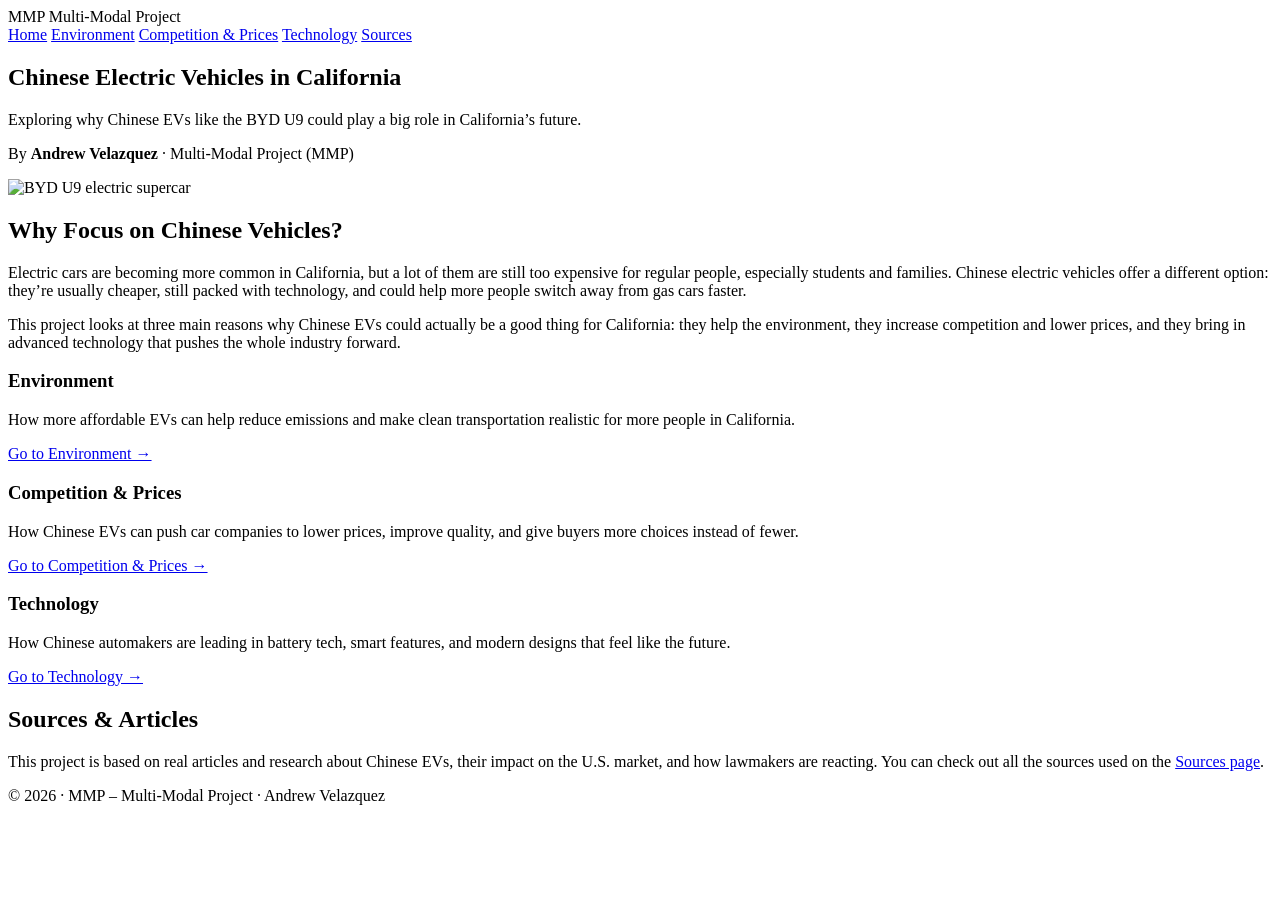
==== Index.html @ 1f07ca31 "Index.html" ====
<!DOCTYPE html>
<html lang="en">
<head>
    <meta charset="UTF-8">
    <meta name="viewport" content="width=device-width, initial-scale=1.0">
    <title>MMP – Chinese Vehicles in California</title>
    <link rel="stylesheet" href="style.css">
</head>
<body>

<header class="navbar">
    <div class="logo">
        <span class="logo-main">MMP</span>
        <span class="logo-sub">Multi-Modal Project</span>
    </div>
    <nav>
        <a href="index.html" class="nav-link active">Home</a>
        <a href="environment.html" class="nav-link">Environment</a>
        <a href="competition.html" class="nav-link">Competition & Prices</a>
        <a href="technology.html" class="nav-link">Technology</a>
        <a href="sources.html" class="nav-link">Sources</a>
    </nav>
</header>

<main>
    <section class="hero fade-in">
        <div class="hero-text">
            <h1>Chinese Electric Vehicles in California</h1>
            <p class="tagline">
                Exploring why Chinese EVs like the BYD U9 could play a big role in California’s future.
            </p>
            <p class="author">
                By <strong>Andrew Velazquez</strong> · Multi-Modal Project (MMP)
            </p>
        </div>
        <div class="hero-image fade-in-delay">
            <!-- Replace src with your BYD U9 image file or URL -->
            <img src="byd-u9.jpg" alt="BYD U9 electric supercar">
        </div>
    </section>

    <section class="intro fade-in">
        <h2>Why Focus on Chinese Vehicles?</h2>
        <p>
            Electric cars are becoming more common in California, but a lot of them are still too expensive
            for regular people, especially students and families. Chinese electric vehicles offer a different
            option: they’re usually cheaper, still packed with technology, and could help more people switch
            away from gas cars faster.
        </p>
        <p>
            This project looks at three main reasons why Chinese EVs could actually be a good thing for
            California: they help the environment, they increase competition and lower prices, and they bring
            in advanced technology that pushes the whole industry forward.
        </p>
    </section>

    <section class="cards">
        <div class="card fade-in">
            <h3>Environment</h3>
            <p>
                How more affordable EVs can help reduce emissions and make clean transportation realistic
                for more people in California.
            </p>
            <a href="environment.html" class="card-link">Go to Environment →</a>
        </div>

        <div class="card fade-in">
            <h3>Competition & Prices</h3>
            <p>
                How Chinese EVs can push car companies to lower prices, improve quality, and give buyers
                more choices instead of fewer.
            </p>
            <a href="competition.html" class="card-link">Go to Competition & Prices →</a>
        </div>

        <div class="card fade-in">
            <h3>Technology</h3>
            <p>
                How Chinese automakers are leading in battery tech, smart features, and modern designs that
                feel like the future.
            </p>
            <a href="technology.html" class="card-link">Go to Technology →</a>
        </div>
    </section>

    <section class="sources-preview fade-in">
        <h2>Sources & Articles</h2>
        <p>
            This project is based on real articles and research about Chinese EVs, their impact on the U.S.
            market, and how lawmakers are reacting. You can check out all the sources used on the
            <a href="sources.html">Sources page</a>.
        </p>
    </section>
</main>

<footer>
    <p>© 2026 · MMP – Multi-Modal Project · Andrew Velazquez</p>
</footer>

</body>
</html>
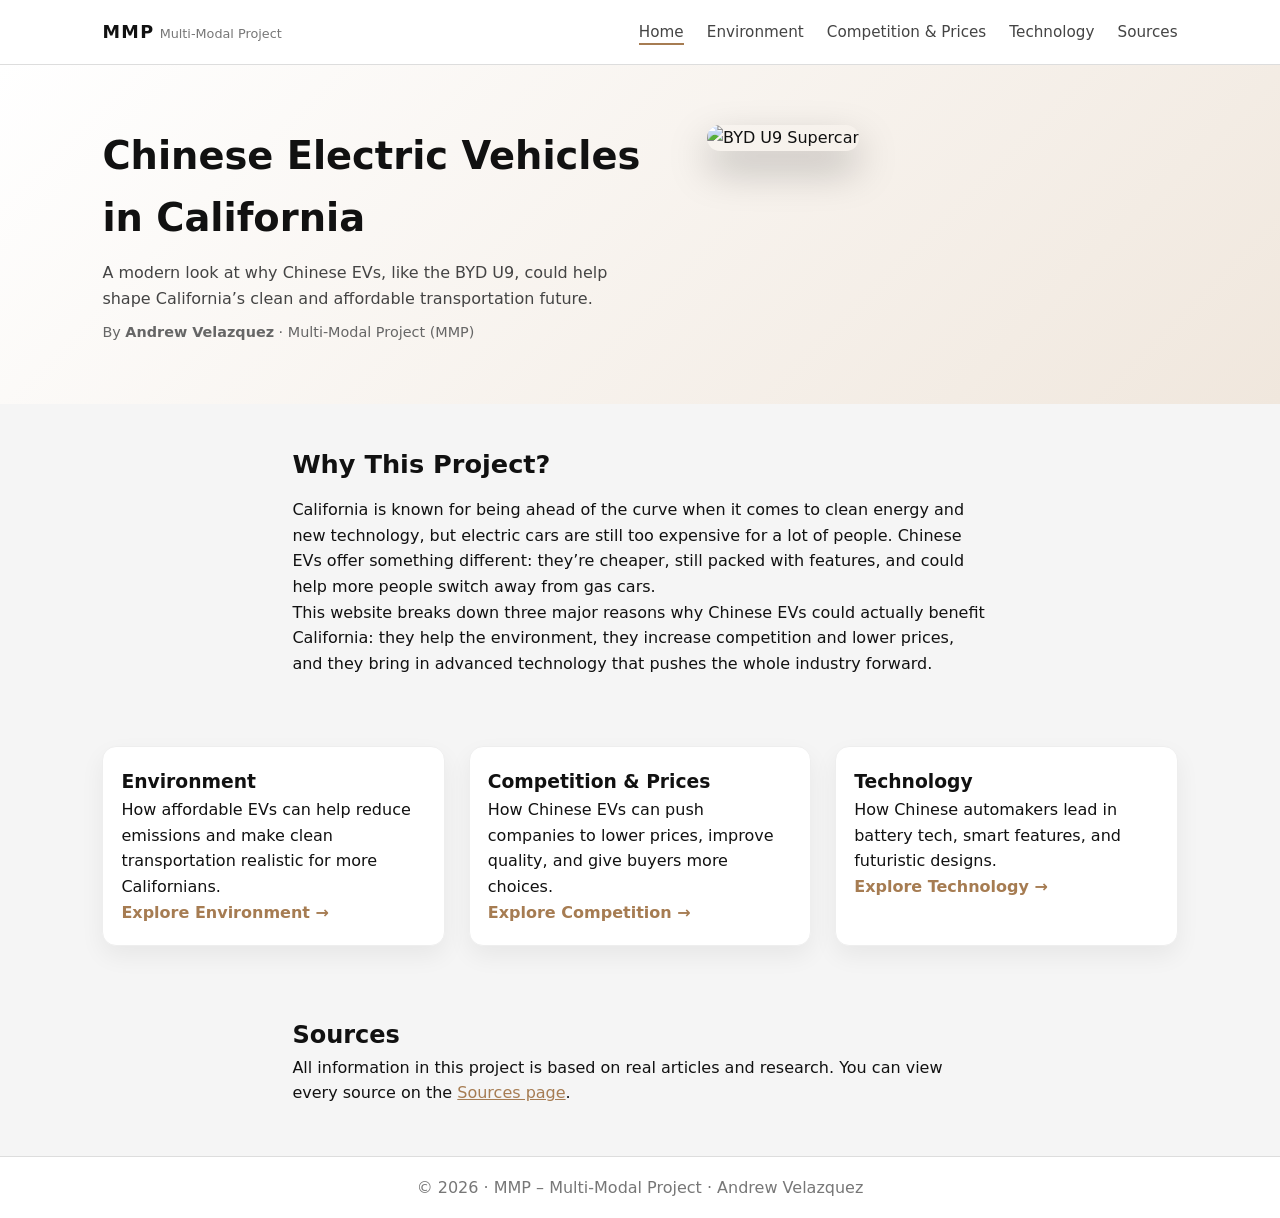
==== commit 563b27a1: "Index.html" ====
--- a/Index.html
+++ b/Index.html
@@ -8,7 +8,8 @@
 </head>
 <body>
 
-<header class="navbar">
+<!-- NAVIGATION BAR -->
+<header class="navbar fade-in">
     <div class="logo">
         <span class="logo-main">MMP</span>
         <span class="logo-sub">Multi-Modal Project</span>
@@ -22,77 +23,76 @@
     </nav>
 </header>
 
-<main>
-    <section class="hero fade-in">
-        <div class="hero-text">
-            <h1>Chinese Electric Vehicles in California</h1>
-            <p class="tagline">
-                Exploring why Chinese EVs like the BYD U9 could play a big role in California’s future.
-            </p>
-            <p class="author">
-                By <strong>Andrew Velazquez</strong> · Multi-Modal Project (MMP)
-            </p>
-        </div>
-        <div class="hero-image fade-in-delay">
-            <!-- Replace src with your BYD U9 image file or URL -->
-            <img src="byd-u9.jpg" alt="BYD U9 electric supercar">
-        </div>
-    </section>
+<!-- HERO SECTION -->
+<section class="hero">
+    <div class="hero-text fade-in">
+        <h1>Chinese Electric Vehicles in California</h1>
+        <p class="tagline">
+            A modern look at why Chinese EVs, like the BYD U9, could help shape California’s clean and affordable transportation future.
+        </p>
+        <p class="author">
+            By <strong>Andrew Velazquez</strong> · Multi-Modal Project (MMP)
+        </p>
+    </div>
 
-    <section class="intro fade-in">
-        <h2>Why Focus on Chinese Vehicles?</h2>
+    <div class="hero-image fade-in-delay">
+        <!-- Replace this with your BYD U9 image file -->
+        <img src="byd-u9.jpg" alt="BYD U9 Supercar">
+    </div>
+</section>
+
+<!-- INTRO SECTION -->
+<section class="intro fade-in">
+    <h2>Why This Project?</h2>
+    <p>
+        California is known for being ahead of the curve when it comes to clean energy and new technology,
+        but electric cars are still too expensive for a lot of people. Chinese EVs offer something different:
+        they’re cheaper, still packed with features, and could help more people switch away from gas cars.
+    </p>
+    <p>
+        This website breaks down three major reasons why Chinese EVs could actually benefit California:
+        they help the environment, they increase competition and lower prices, and they bring in advanced
+        technology that pushes the whole industry forward.
+    </p>
+</section>
+
+<!-- THREE MAIN CARDS -->
+<section class="cards">
+    <div class="card fade-in">
+        <h3>Environment</h3>
         <p>
-            Electric cars are becoming more common in California, but a lot of them are still too expensive
-            for regular people, especially students and families. Chinese electric vehicles offer a different
-            option: they’re usually cheaper, still packed with technology, and could help more people switch
-            away from gas cars faster.
+            How affordable EVs can help reduce emissions and make clean transportation realistic for more Californians.
         </p>
+        <a href="environment.html" class="card-link">Explore Environment →</a>
+    </div>
+
+    <div class="card fade-in">
+        <h3>Competition & Prices</h3>
         <p>
-            This project looks at three main reasons why Chinese EVs could actually be a good thing for
-            California: they help the environment, they increase competition and lower prices, and they bring
-            in advanced technology that pushes the whole industry forward.
+            How Chinese EVs can push companies to lower prices, improve quality, and give buyers more choices.
         </p>
-    </section>
+        <a href="competition.html" class="card-link">Explore Competition →</a>
+    </div>
 
-    <section class="cards">
-        <div class="card fade-in">
-            <h3>Environment</h3>
-            <p>
-                How more affordable EVs can help reduce emissions and make clean transportation realistic
-                for more people in California.
-            </p>
-            <a href="environment.html" class="card-link">Go to Environment →</a>
-        </div>
+    <div class="card fade-in">
+        <h3>Technology</h3>
+        <p>
+            How Chinese automakers lead in battery tech, smart features, and futuristic designs.
+        </p>
+        <a href="technology.html" class="card-link">Explore Technology →</a>
+    </div>
+</section>
 
-        <div class="card fade-in">
-            <h3>Competition & Prices</h3>
-            <p>
-                How Chinese EVs can push car companies to lower prices, improve quality, and give buyers
-                more choices instead of fewer.
-            </p>
-            <a href="competition.html" class="card-link">Go to Competition & Prices →</a>
-        </div>
+<!-- SOURCES PREVIEW -->
+<section class="sources-preview fade-in">
+    <h2>Sources</h2>
+    <p>
+        All information in this project is based on real articles and research. You can view every source on the
+        <a href="sources.html">Sources page</a>.
+    </p>
+</section>
 
-        <div class="card fade-in">
-            <h3>Technology</h3>
-            <p>
-                How Chinese automakers are leading in battery tech, smart features, and modern designs that
-                feel like the future.
-            </p>
-            <a href="technology.html" class="card-link">Go to Technology →</a>
-        </div>
-    </section>
-
-    <section class="sources-preview fade-in">
-        <h2>Sources & Articles</h2>
-        <p>
-            This project is based on real articles and research about Chinese EVs, their impact on the U.S.
-            market, and how lawmakers are reacting. You can check out all the sources used on the
-            <a href="sources.html">Sources page</a>.
-        </p>
-    </section>
-</main>
-
+<!-- FOOTER -->
 <footer>
     <p>© 2026 · MMP – Multi-Modal Project · Andrew Velazquez</p>
 </footer>
--- a/style.css
+++ b/style.css
@@ -0,0 +1,190 @@
+/* RESET */
+* {
+    margin: 0;
+    padding: 0;
+    box-sizing: border-box;
+}
+
+/* COLORS */
+:root {
+    --black: #111;
+    --white: #ffffff;
+    --brown: #a67c52;
+    --light-bg: #f5f5f5;
+}
+
+/* BODY */
+body {
+    font-family: system-ui, sans-serif;
+    background-color: var(--light-bg);
+    color: var(--black);
+    line-height: 1.6;
+}
+
+/* NAVBAR */
+.navbar {
+    display: flex;
+    justify-content: space-between;
+    align-items: center;
+    padding: 18px 8%;
+    background-color: var(--white);
+    border-bottom: 1px solid #ddd;
+    position: sticky;
+    top: 0;
+    z-index: 10;
+}
+
+.logo-main {
+    font-weight: 700;
+    font-size: 1.1rem;
+    letter-spacing: 0.08em;
+}
+
+.logo-sub {
+    font-size: 0.8rem;
+    color: #777;
+}
+
+nav .nav-link {
+    margin-left: 18px;
+    text-decoration: none;
+    color: #444;
+    font-size: 0.95rem;
+    padding-bottom: 4px;
+    position: relative;
+}
+
+nav .nav-link:hover {
+    color: var(--black);
+}
+
+nav .nav-link::after {
+    content: "";
+    position: absolute;
+    left: 0;
+    bottom: 0;
+    height: 2px;
+    width: 0;
+    background-color: var(--brown);
+    transition: width 0.2s ease;
+}
+
+nav .nav-link:hover::after,
+nav .nav-link.active::after {
+    width: 100%;
+}
+
+/* HERO SECTION */
+.hero {
+    display: grid;
+    grid-template-columns: 1.2fr 1fr;
+    gap: 40px;
+    padding: 60px 8%;
+    background: linear-gradient(135deg, #ffffff, #f0e7dd);
+}
+
+.hero-text h1 {
+    font-size: 2.4rem;
+    margin-bottom: 12px;
+}
+
+.tagline {
+    font-size: 1rem;
+    max-width: 520px;
+    color: #444;
+    margin-bottom: 10px;
+}
+
+.author {
+    font-size: 0.9rem;
+    color: #666;
+}
+
+.hero-image img {
+    width: 100%;
+    border-radius: 16px;
+    object-fit: cover;
+    box-shadow: 0 18px 40px rgba(0, 0, 0, 0.25);
+}
+
+/* INTRO */
+.intro {
+    padding: 40px 8%;
+    max-width: 900px;
+    margin: 0 auto;
+}
+
+.intro h2 {
+    font-size: 1.6rem;
+    margin-bottom: 12px;
+}
+
+/* CARDS */
+.cards {
+    display: grid;
+    grid-template-columns: repeat(auto-fit, minmax(260px, 1fr));
+    gap: 24px;
+    padding: 30px 8% 40px;
+}
+
+.card {
+    background-color: var(--white);
+    border-radius: 14px;
+    padding: 20px 18px;
+    box-shadow: 0 10px 25px rgba(0, 0, 0, 0.06);
+    border: 1px solid #eee;
+}
+
+.card-link {
+    color: var(--brown);
+    text-decoration: none;
+    font-weight: 600;
+}
+
+/* SOURCES PREVIEW */
+.sources-preview {
+    padding: 30px 8% 50px;
+    max-width: 900px;
+    margin: 0 auto;
+}
+
+.sources-preview a {
+    color: var(--brown);
+}
+
+/* FOOTER */
+footer {
+    text-align: center;
+    padding: 18px;
+    background-color: var(--white);
+    border-top: 1px solid #ddd;
+    color: #777;
+}
+
+/* ANIMATIONS */
+.fade-in {
+    opacity: 0;
+    transform: translateY(18px);
+    animation: fadeInUp 0.9s ease forwards;
+}
+
+.fade-in-delay {
+    opacity: 0;
+    transform: translateY(18px);
+    animation: fadeInUp 0.9s ease forwards;
+    animation-delay: 0.2s;
+}
+
+@keyframes fadeInUp {
+    to {
+        opacity: 1;
+        transform: translateY(0);
+    }
+}
+
+/* RESPONSIVE */
+@media (max-width: 800px) {
+    .hero {
+        grid-template-columns: 1fr;
+    }
+}
